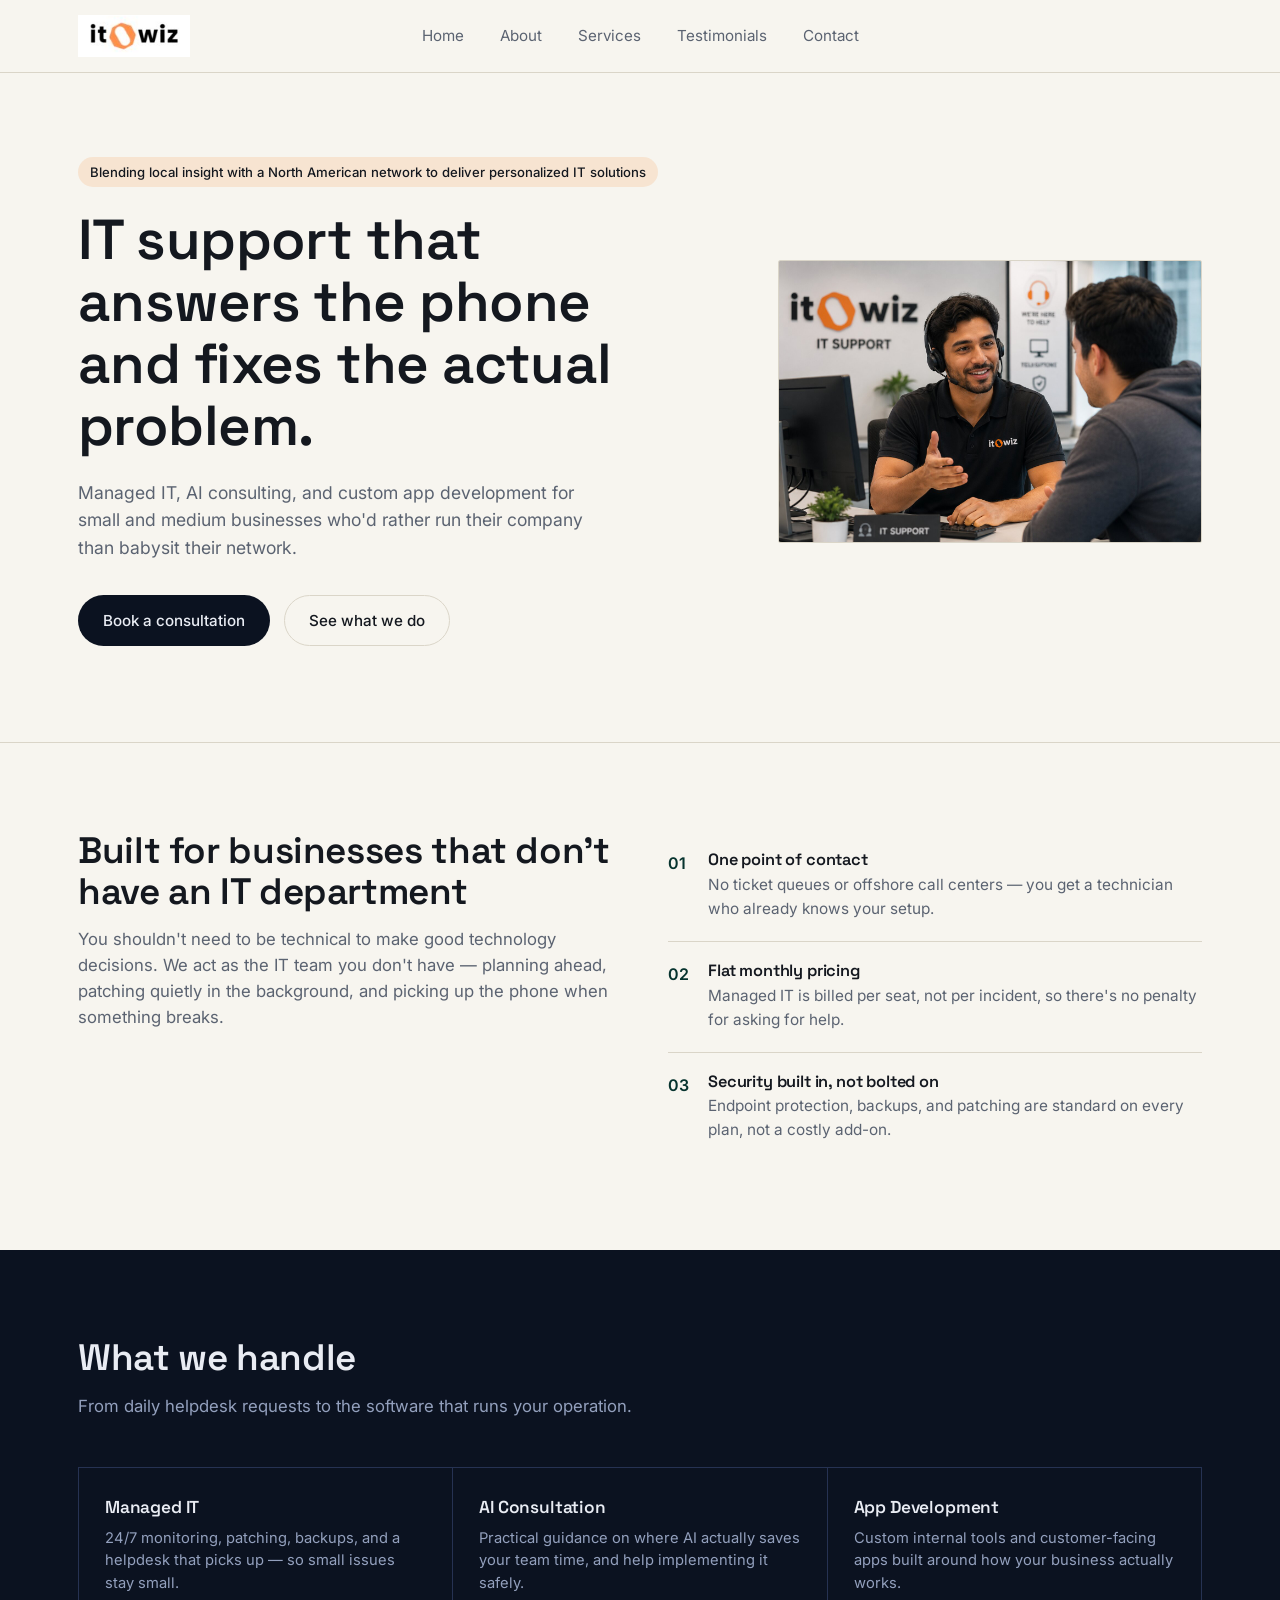
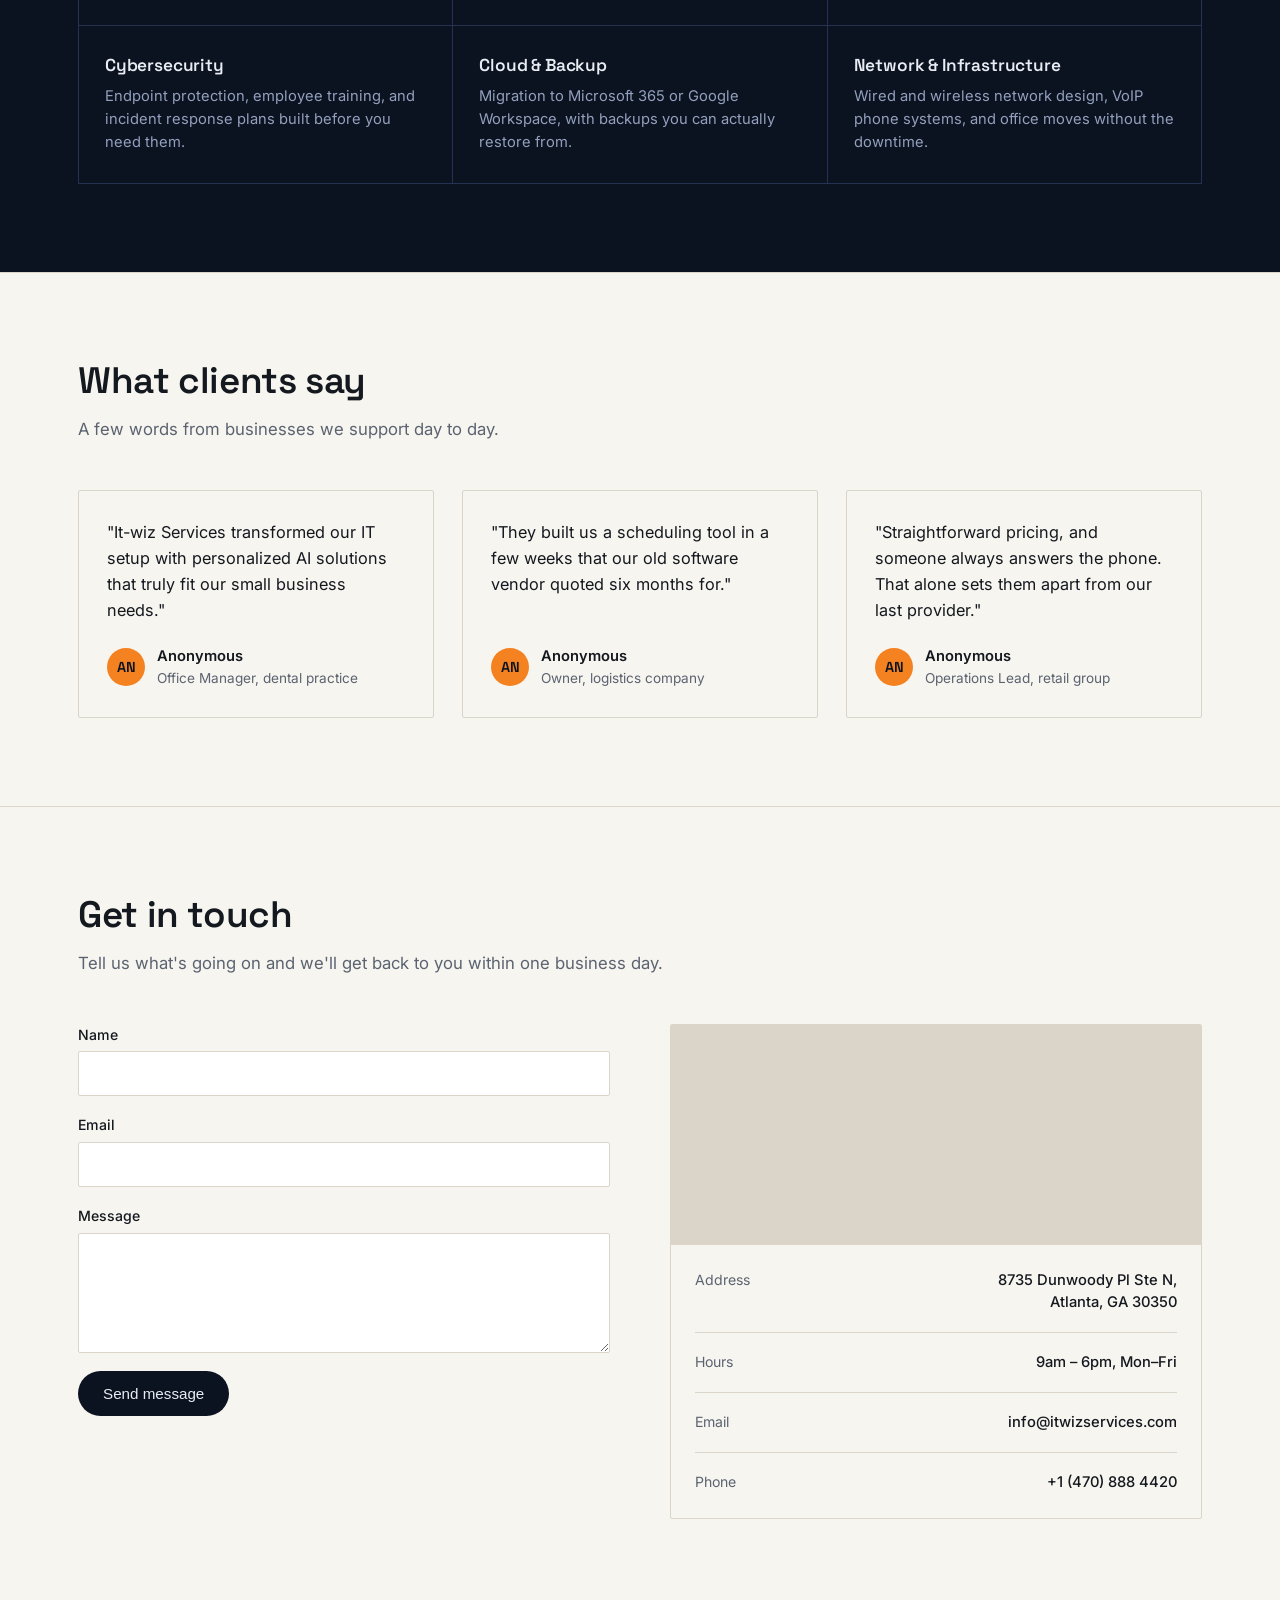
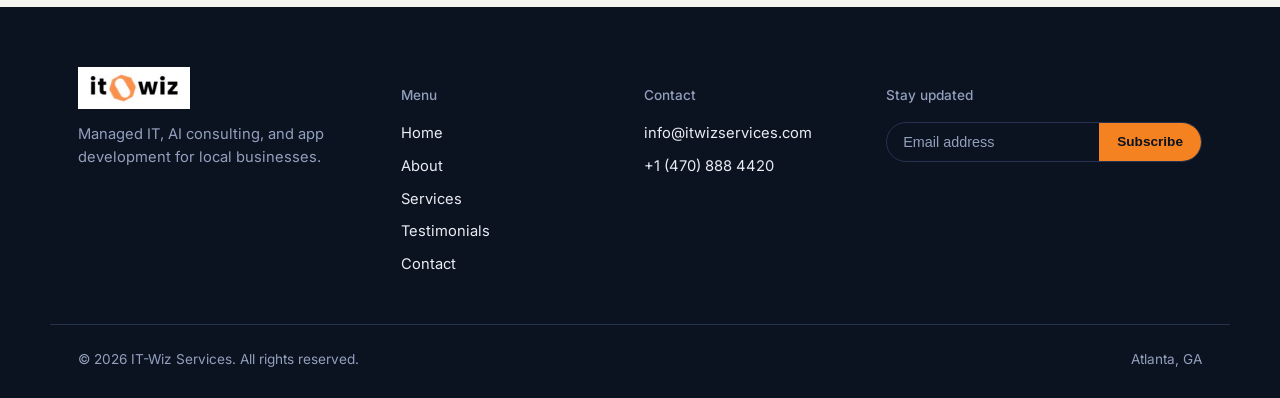
==== index.html @ 7db5e9b2 "Initial commit" ====
<!DOCTYPE html>
<html lang="en">
<head>
<meta charset="UTF-8" />
<meta name="viewport" content="width=device-width, initial-scale=1.0" />
<title>IT-Wiz Services</title>
<meta name="description" content="Managed IT, AI consultation, and app development for small and medium businesses in Atlanta." />
<link rel="icon" type="image/jpeg" href="images/it-wiz_logo.jpg">
<link rel="preconnect" href="https://fonts.googleapis.com">
<link rel="preconnect" href="https://fonts.gstatic.com" crossorigin>
<link href="https://fonts.googleapis.com/css2?family=Space+Grotesk:wght@400;500;600;700&family=Inter:wght@400;500;600&display=swap" rel="stylesheet">
<link rel="stylesheet" href="style.css">
</head>
<body>

<header class="site-nav">
  <div class="wrap nav-row">
    <a href="#home" class="logo"><img src="images/it-wiz_logo.jpg" alt="IT-Wiz Services"></a>
    <nav class="nav-links" id="navLinks">
      <a href="#home">Home</a>
      <a href="#about">About</a>
      <a href="#services">Services</a>
      <a href="#testimonials">Testimonials</a>
      <a href="#contact">Contact</a>
    </nav>
    <button class="nav-toggle" id="navToggle" aria-label="Toggle menu" aria-expanded="false">
      <span></span><span></span><span></span>
    </button>
  </div>
  <div class="mobile-menu hidden" id="mobileMenu">
    <a href="#home">Home</a>
    <a href="#about">About</a>
    <a href="#services">Services</a>
    <a href="#testimonials">Testimonials</a>
    <a href="#contact">Contact</a>
  </div>
</header>

<main>

  <section id="home" class="hero" style="border-top:none;">
    <div class="wrap hero-grid">
      <div>
        <span class="kicker">Blending local insight with a North American network to deliver personalized IT solutions</span>
        <h1>IT support that answers the phone and fixes the actual problem.</h1>
        <p class="hero-sub">Managed IT, AI consulting, and custom app development for small and medium businesses who'd rather run their company than babysit their network.</p>
        <div class="hero-actions">
          <a class="btn btn-primary" href="#contact">Book a consultation</a>
          <a class="btn btn-ghost" href="#services">See what we do</a>
        </div>
      </div>
      <div class="hero-panel">
        <img src="images/it-wiz-support.jpg" alt="IT-Wiz support specialist helping a client">
      </div>
    </div>
  </section>

  <section id="about">
    <div class="wrap about-grid">
      <div class="section-head" style="margin-bottom:0;">
        <h2>Built for businesses that don't have an IT department</h2>
        <p>You shouldn't need to be technical to make good technology decisions. We act as the IT team you don't have — planning ahead, patching quietly in the background, and picking up the phone when something breaks.</p>
      </div>
      <div class="about-list">
        <div class="about-item">
          <span class="mark">01</span>
          <div><h3>One point of contact</h3><p>No ticket queues or offshore call centers — you get a technician who already knows your setup.</p></div>
        </div>
        <div class="about-item">
          <span class="mark">02</span>
          <div><h3>Flat monthly pricing</h3><p>Managed IT is billed per seat, not per incident, so there's no penalty for asking for help.</p></div>
        </div>
        <div class="about-item">
          <span class="mark">03</span>
          <div><h3>Security built in, not bolted on</h3><p>Endpoint protection, backups, and patching are standard on every plan, not a costly add-on.</p></div>
        </div>
      </div>
    </div>
  </section>

  <section id="services" class="dark-section">
    <div class="wrap">
      <div class="section-head">
        <h2>What we handle</h2>
        <p>From daily helpdesk requests to the software that runs your operation.</p>
      </div>
    </div>
    <div class="wrap">
      <div class="services-grid">
        <div class="service-card">
          <h3>Managed IT</h3>
          <p>24/7 monitoring, patching, backups, and a helpdesk that picks up — so small issues stay small.</p>
        </div>
        <div class="service-card">
          <h3>AI Consultation</h3>
          <p>Practical guidance on where AI actually saves your team time, and help implementing it safely.</p>
        </div>
        <div class="service-card">
          <h3>App Development</h3>
          <p>Custom internal tools and customer-facing apps built around how your business actually works.</p>
        </div>
        <div class="service-card">
          <h3>Cybersecurity</h3>
          <p>Endpoint protection, employee training, and incident response plans built before you need them.</p>
        </div>
        <div class="service-card">
          <h3>Cloud & Backup</h3>
          <p>Migration to Microsoft 365 or Google Workspace, with backups you can actually restore from.</p>
        </div>
        <div class="service-card">
          <h3>Network & Infrastructure</h3>
          <p>Wired and wireless network design, VoIP phone systems, and office moves without the downtime.</p>
        </div>
      </div>
    </div>
  </section>

  <section id="testimonials">
    <div class="wrap">
      <div class="section-head">
        <h2>What clients say</h2>
        <p>A few words from businesses we support day to day.</p>
      </div>
      <div class="testi-grid">
        <div class="testi-card">
          <p class="quote">"It-wiz Services transformed our IT setup with personalized AI solutions that truly fit our small business needs."</p>
          <div class="testi-who">
            <div class="testi-avatar">AN</div>
            <div><div class="testi-name">Anonymous</div><div class="testi-role">Office Manager, dental practice</div></div>
          </div>
        </div>
        <div class="testi-card">
          <p class="quote">"They built us a scheduling tool in a few weeks that our old software vendor quoted six months for."</p>
          <div class="testi-who">
            <div class="testi-avatar">AN</div>
            <div><div class="testi-name">Anonymous</div><div class="testi-role">Owner, logistics company</div></div>
          </div>
        </div>
        <div class="testi-card">
          <p class="quote">"Straightforward pricing, and someone always answers the phone. That alone sets them apart from our last provider."</p>
          <div class="testi-who">
            <div class="testi-avatar">AN</div>
            <div><div class="testi-name">Anonymous</div><div class="testi-role">Operations Lead, retail group</div></div>
          </div>
        </div>
      </div>
    </div>
  </section>

  <section id="contact">
    <div class="wrap">
      <div class="section-head">
        <h2>Get in touch</h2>
        <p>Tell us what's going on and we'll get back to you within one business day.</p>
      </div>
      <div class="contact-grid">
        <form id="contactForm" novalidate>
          <div class="field">
            <label for="name">Name</label>
            <input type="text" id="name" name="name" required />
          </div>
          <div class="field">
            <label for="email">Email</label>
            <input type="email" id="email" name="email" required />
          </div>
          <div class="field">
            <label for="message">Message</label>
            <textarea id="message" name="message" required></textarea>
          </div>
          <button type="submit" class="btn btn-primary">Send message</button>
          <p class="form-msg" id="formMsg" role="status"></p>
        </form>

        <div class="info-block">
          <div class="map">
            <iframe
              src="https://www.google.com/maps?q=8735+Dunwoody+Pl+Ste+N,+Atlanta,+GA+30350&output=embed"
              loading="lazy"
              referrerpolicy="no-referrer-when-downgrade"
              title="Office location map">
            </iframe>
          </div>
          <div class="info-rows">
            <div class="info-row"><span class="k">Address</span><span class="v">8735 Dunwoody Pl Ste N,<br>Atlanta, GA 30350</span></div>
            <div class="info-row"><span class="k">Hours</span><span class="v">9am – 6pm, Mon–Fri</span></div>
            <div class="info-row"><span class="k">Email</span><span class="v">info@itwizservices.com</span></div>
            <div class="info-row"><span class="k">Phone</span><span class="v">+1 (470) 888 4420</span></div>
          </div>
        </div>
      </div>
    </div>
  </section>

</main>

<footer>
  <div class="wrap footer-grid">
    <div>
      <a href="#home" class="logo" style="color:#fff;"><img src="images/it-wiz_logo.jpg" alt="IT-Wiz Services"></a>
      <p style="margin-top:14px; color:var(--text-muted-dark); font-size:0.92rem; max-width:32ch;">Managed IT, AI consulting, and app development for local businesses.</p>
    </div>
    <div>
      <h4>Menu</h4>
      <div class="foot-links">
        <a href="#home">Home</a>
        <a href="#about">About</a>
        <a href="#services">Services</a>
        <a href="#testimonials">Testimonials</a>
        <a href="#contact">Contact</a>
      </div>
    </div>
    <div>
      <h4>Contact</h4>
      <div class="foot-links">
        <a href="mailto:info@itwizservices.com">info@itwizservices.com</a>
        <a href="tel:+14708884420">+1 (470) 888 4420</a>
      </div>
    </div>
    <div>
      <h4>Stay updated</h4>
      <form class="foot-sub" id="newsletterForm">
        <input type="email" placeholder="Email address" required aria-label="Email address" />
        <button type="submit">Subscribe</button>
      </form>
      <p class="form-msg" id="newsMsg" role="status" style="color:var(--text-muted-dark);"></p>
    </div>
  </div>
  <div class="wrap foot-bottom">
    <span>© 2026 IT-Wiz Services. All rights reserved.</span>
    <span>Atlanta, GA</span>
  </div>
</footer>

<script src="script.js"></script>

</body>
</html>
---- style.css ----
:root {
    --ink: #0B1220;
    --surface: #101B30;
    --line-dark: #263252;
    --text-light: #E9ECF3;
    --text-muted-dark: #93A0BD;

    --paper: #F7F5EF;
    --ink-on-paper: #14181F;
    --text-muted: #5B6371;
    --line-light: #DAD5C8;

    --accent: #16B5A4;
    --accent-ink: #06332E;
    --logo-orange: #F58220;
    --logo-orange-soft: rgba(245, 130, 32, 0.14);

    --radius-pill: 999px;
    --radius-panel: 2px;

    --maxw: 1180px;
  }

  * { box-sizing: border-box; }
  html { scroll-behavior: smooth; }
  @media (prefers-reduced-motion: reduce) {
    html { scroll-behavior: auto; }
    * { animation-duration: 0.001ms !important; animation-iteration-count: 1 !important; transition-duration: 0.001ms !important; }
  }

  body {
    margin: 0;
    background: var(--paper);
    color: var(--ink-on-paper);
    font-family: 'Inter', -apple-system, sans-serif;
    line-height: 1.55;
    -webkit-font-smoothing: antialiased;
  }

  h1, h2, h3, .display {
    font-family: 'Space Grotesk', 'Inter', sans-serif;
    font-weight: 600;
    line-height: 1.1;
    letter-spacing: -0.01em;
    margin: 0;
  }

  p { margin: 0; }
  a { color: inherit; text-decoration: none; }
  img { max-width: 100%; display: block; }

  .wrap {
    max-width: var(--maxw);
    margin: 0 auto;
    padding: 0 28px;
  }

  /* Focus */
  a:focus-visible, button:focus-visible, input:focus-visible, textarea:focus-visible {
    outline: 2px solid var(--accent);
    outline-offset: 3px;
  }

  /* Nav */
  header.site-nav {
    position: sticky;
    top: 0;
    z-index: 50;
    background: rgba(247, 245, 239, 0.92);
    backdrop-filter: blur(8px);
    border-bottom: 1px solid var(--line-light);
  }
  .nav-row {
    position: relative;
    display: flex;
    align-items: center;
    justify-content: space-between;
    height: 72px;
  }
  .logo {
    font-family: 'Space Grotesk', sans-serif;
    font-weight: 700;
    font-size: 1.15rem;
    display: flex;
    align-items: center;
    gap: 8px;
  }
  .logo img {
    width: 112px;
    height: 42px;
    object-fit: cover;
    object-position: center;
  }
  .nav-links {
    display: flex;
    gap: 36px;
    font-size: 0.95rem;
    position: absolute;
    left: 50%;
    transform: translateX(-50%);
  }
  .nav-links a {
    position: relative;
    padding: 6px 0;
    color: var(--text-muted);
    transition: color 0.15s ease;
  }
  .nav-links a:hover, .nav-links a.active { color: var(--logo-orange); }
  .nav-links a.active::after {
    content: "";
    position: absolute;
    left: 0; right: 0; bottom: 0;
    height: 2px;
    background: var(--logo-orange);
  }
  .nav-cta {
    display: inline-flex;
    align-items: center;
    gap: 8px;
    background: var(--ink);
    color: var(--text-light);
    padding: 10px 18px;
    border-radius: var(--radius-pill);
    font-size: 0.9rem;
    font-weight: 500;
    white-space: nowrap;
  }
  .nav-cta:hover { background: var(--logo-orange); color: var(--ink); }
  .nav-toggle { display: none; background: none; border: none; cursor: pointer; padding: 8px; }
  .nav-toggle span { display: block; width: 22px; height: 2px; background: var(--ink-on-paper); margin: 5px 0; }

  @media (max-width: 860px) {
    .nav-links { display: none; }
    .nav-cta { display: none; }
    .nav-toggle { display: block; }
    .mobile-menu {
      display: flex;
      flex-direction: column;
      gap: 4px;
      padding: 8px 28px 20px;
      border-bottom: 1px solid var(--line-light);
    }
    .mobile-menu a { padding: 10px 0; font-size: 1rem; border-bottom: 1px solid var(--line-light); }
    .mobile-menu a:last-child { border-bottom: none; }
    .mobile-menu.hidden { display: none; }
  }
  @media (min-width: 861px) { .mobile-menu { display: none; } }

  /* Hero */
  .hero {
    padding: 84px 0 96px;
    opacity: 0;
    animation: rise 0.7s ease-out forwards;
  }
  @keyframes rise {
    from { opacity: 0; transform: translateY(14px); }
    to { opacity: 1; transform: translateY(0); }
  }
  .hero-grid {
    display: grid;
    grid-template-columns: 1.5fr 1fr;
    gap: 64px;
    align-items: center;
  }
  .kicker {
    color: var(--ink-on-paper);
    background: var(--logo-orange-soft);
    display: inline-block;
    padding: 5px 12px;
    border-radius: var(--radius-pill);
    font-size: 0.82rem;
    font-weight: 500;
    margin-bottom: 22px;
  }
  .hero h1 {
    font-size: clamp(2.3rem, 4.4vw, 3.6rem);
    max-width: 15ch;
  }
  .hero-sub {
    margin-top: 22px;
    font-size: 1.1rem;
    color: var(--text-muted);
    max-width: 46ch;
  }
  .hero-actions { margin-top: 34px; display: flex; gap: 14px; flex-wrap: wrap; }
  .btn {
    display: inline-flex;
    align-items: center;
    gap: 8px;
    padding: 13px 24px;
    border-radius: var(--radius-pill);
    font-size: 0.95rem;
    font-weight: 500;
    border: 1px solid transparent;
    cursor: pointer;
    transition: transform 0.12s ease, background 0.15s ease;
  }
  .btn:hover { transform: translateY(-1px); }
  .btn-primary { background: var(--ink); color: var(--text-light); }
  .btn-primary:hover { background: var(--logo-orange); color: var(--ink); }
  .btn-ghost { background: transparent; border-color: var(--line-light); color: var(--ink-on-paper); }
  .btn-ghost:hover { border-color: var(--logo-orange); color: var(--logo-orange); }

  .hero-panel {
    border: 1px solid var(--line-light);
    border-radius: var(--radius-panel);
    background: #FFFFFF;
    overflow: hidden;
    aspect-ratio: 3 / 2;
  }
  .hero-panel img {
    width: 100%;
    height: 100%;
    display: block;
    object-fit: cover;
    object-position: center;
  }
  /* Section shell */
  section { padding: 88px 0; border-top: 1px solid var(--line-light); }
  .section-head { max-width: 60ch; margin-bottom: 48px; }
  .section-head h2 { font-size: clamp(1.7rem, 3vw, 2.3rem); }
  .section-head p { margin-top: 14px; color: var(--text-muted); font-size: 1.05rem; }

  /* About */
  .about-grid { display: grid; grid-template-columns: 1fr 1fr; gap: 56px; align-items: start; }
  .about-list { display: flex; flex-direction: column; }
  .about-item { display: flex; gap: 18px; padding: 20px 0; border-top: 1px solid var(--line-light); }
  .about-item:first-child { border-top: none; }
  .about-item .mark { width: 22px; flex-shrink: 0; color: var(--accent-ink); font-weight: 600; }
  .about-item h3 { font-size: 1.02rem; font-weight: 600; margin-bottom: 4px; }
  .about-item p { color: var(--text-muted); font-size: 0.96rem; }

  /* Services */
  .dark-section { background: var(--ink); color: var(--text-light); border-top: none; }
  .dark-section .section-head p { color: var(--text-muted-dark); }
  .services-grid {
    display: grid;
    grid-template-columns: repeat(3, 1fr);
    gap: 1px;
    background: var(--line-dark);
    border: 1px solid var(--line-dark);
  }
  .service-card {
    background: var(--ink);
    padding: 30px 26px;
  }
  .service-card h3 { font-size: 1.08rem; margin-bottom: 10px; }
  .service-card p { color: var(--text-muted-dark); font-size: 0.92rem; }
  @media (max-width: 860px) {
    .services-grid { grid-template-columns: 1fr; }
  }

  /* Testimonials */
  .testi-grid { display: grid; grid-template-columns: repeat(3, 1fr); gap: 28px; }
  .testi-card {
    border: 1px solid var(--line-light);
    padding: 28px;
    border-radius: var(--radius-panel);
    display: flex;
    flex-direction: column;
    justify-content: space-between;
    min-height: 220px;
  }
  .testi-card p.quote { font-size: 1.02rem; line-height: 1.6; }
  .testi-who { margin-top: 22px; display: flex; align-items: center; gap: 12px; }
  .testi-avatar {
    width: 38px; height: 38px; border-radius: 50%;
    background: var(--logo-orange); color: var(--ink);
    display: flex; align-items: center; justify-content: center;
    font-weight: 600; font-family: 'Space Grotesk', sans-serif; font-size: 0.9rem;
  }
  .testi-name { font-weight: 600; font-size: 0.92rem; }
  .testi-role { color: var(--text-muted); font-size: 0.85rem; }
  @media (max-width: 860px) { .testi-grid { grid-template-columns: 1fr; } }

  /* Contact */
  .contact-grid { display: grid; grid-template-columns: 1fr 1fr; gap: 60px; }
  .field { margin-bottom: 18px; display: flex; flex-direction: column; gap: 6px; }
  .field label { font-size: 0.88rem; font-weight: 500; }
  .field input, .field textarea {
    border: 1px solid var(--line-light);
    border-radius: var(--radius-panel);
    padding: 12px 14px;
    font-family: inherit;
    font-size: 0.95rem;
    background: #fff;
    color: var(--ink-on-paper);
  }
  .field textarea { resize: vertical; min-height: 120px; }
  .form-msg { margin-top: 14px; font-size: 0.9rem; min-height: 1.2em; }
  .form-msg.ok { color: #0F7A63; }
  .form-msg.err { color: #B3261E; }

  .info-block { border: 1px solid var(--line-light); border-radius: var(--radius-panel); overflow: hidden; }
  .info-block .map { height: 220px; background: var(--line-light); }
  .info-block .map iframe { width: 100%; height: 100%; border: 0; display: block; }
  .info-rows { padding: 24px; display: flex; flex-direction: column; gap: 18px; }
  .info-row { display: flex; justify-content: space-between; gap: 12px; border-top: 1px solid var(--line-light); padding-top: 18px; }
  .info-row:first-child { border-top: none; padding-top: 0; }
  .info-row .k { color: var(--text-muted); font-size: 0.88rem; }
  .info-row .v { font-weight: 500; text-align: right; font-size: 0.92rem; }

  /* Footer */
  footer { background: var(--ink); color: var(--text-light); padding: 60px 0 28px; }
  .footer-grid { display: grid; grid-template-columns: 1.4fr 1fr 1fr 1.2fr; gap: 40px; }
  footer h4 { font-size: 0.85rem; color: var(--text-muted-dark); font-weight: 500; margin-bottom: 16px; }
  footer .foot-links { display: flex; flex-direction: column; gap: 10px; font-size: 0.92rem; }
  footer .foot-links a:hover { color: var(--logo-orange); }
  .foot-sub { display: flex; gap: 0; border: 1px solid var(--line-dark); border-radius: var(--radius-pill); overflow: hidden; }
  .foot-sub input { flex: 1; background: transparent; border: none; padding: 11px 16px; color: var(--text-light); font-size: 0.9rem; }
  .foot-sub input::placeholder { color: var(--text-muted-dark); }
  .foot-sub button { background: var(--logo-orange); color: var(--ink); border: none; padding: 0 18px; font-weight: 600; cursor: pointer; font-size: 0.85rem; }
  .foot-bottom { margin-top: 48px; padding-top: 24px; border-top: 1px solid var(--line-dark); display: flex; justify-content: space-between; flex-wrap: wrap; gap: 12px; font-size: 0.85rem; color: var(--text-muted-dark); }
  @media (max-width: 860px) { .footer-grid { grid-template-columns: 1fr 1fr; } .about-grid, .contact-grid { grid-template-columns: 1fr; } .hero-grid { grid-template-columns: 1fr; } }
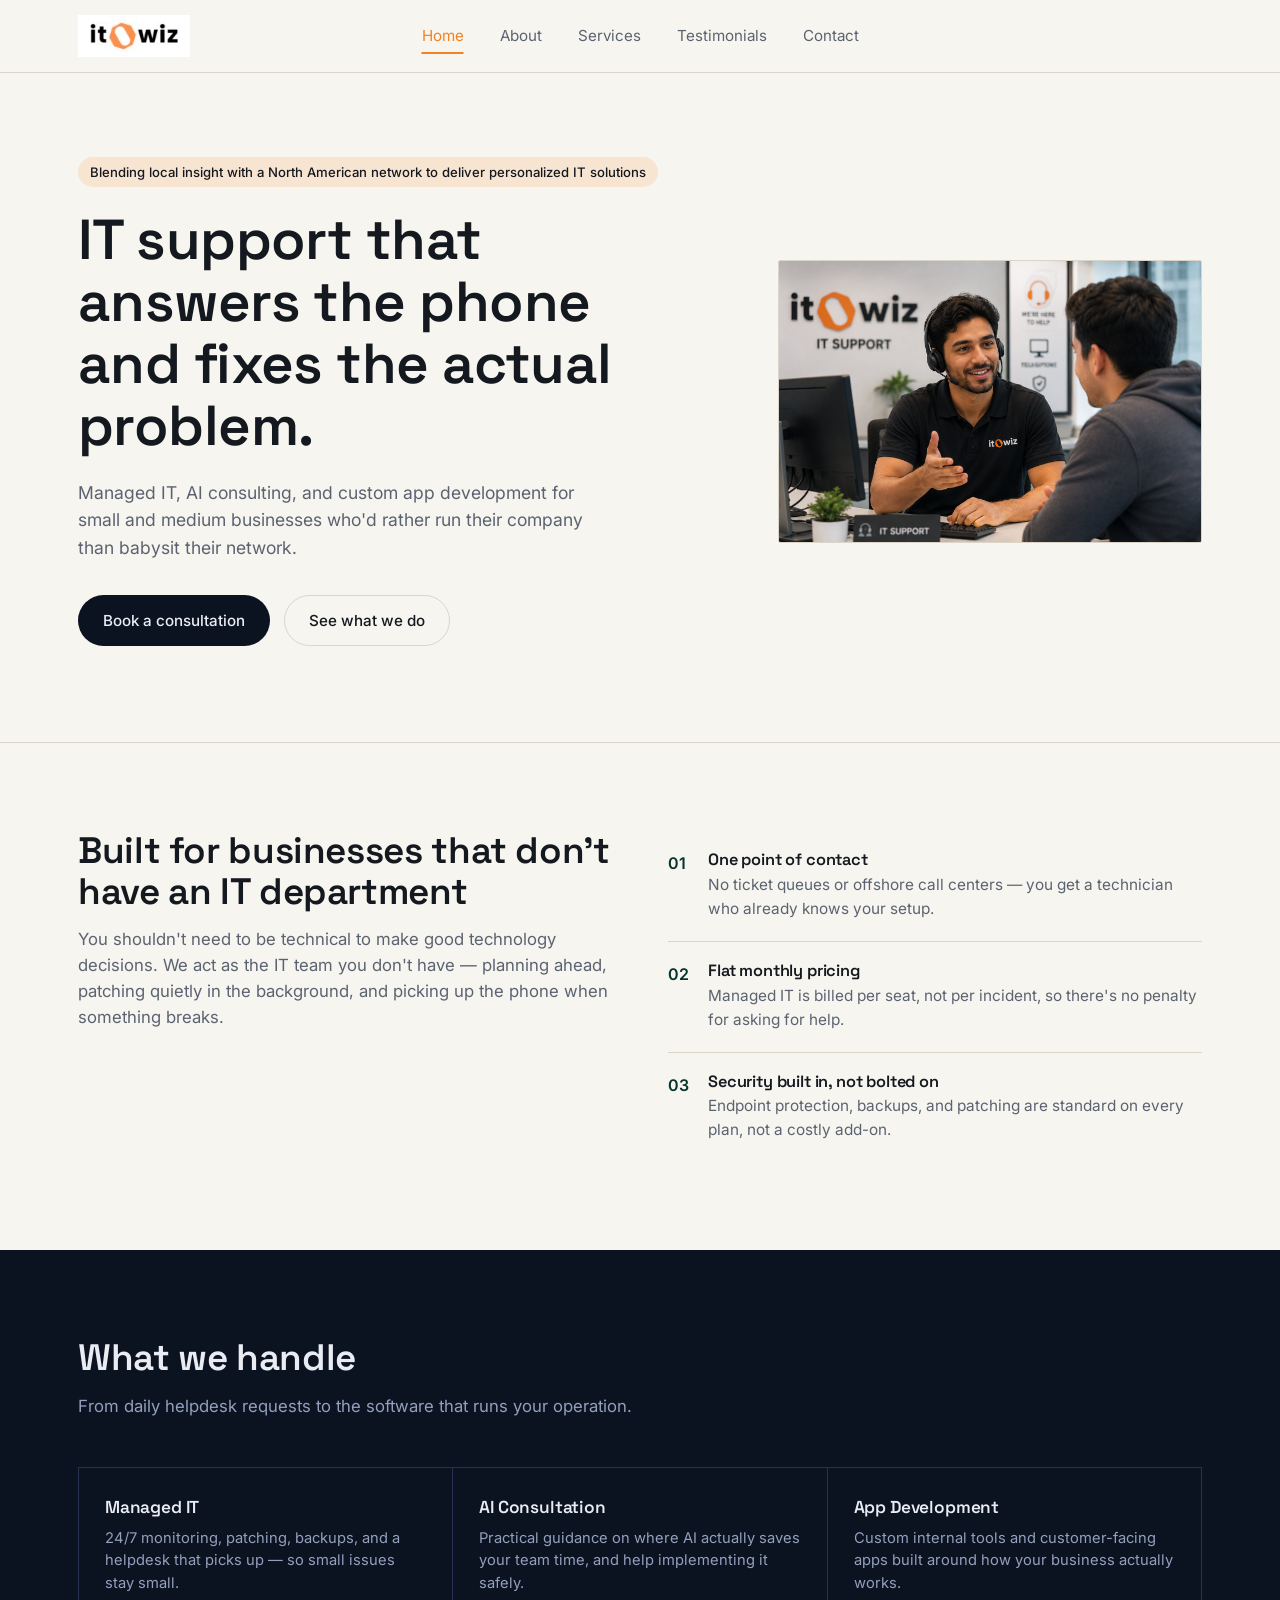
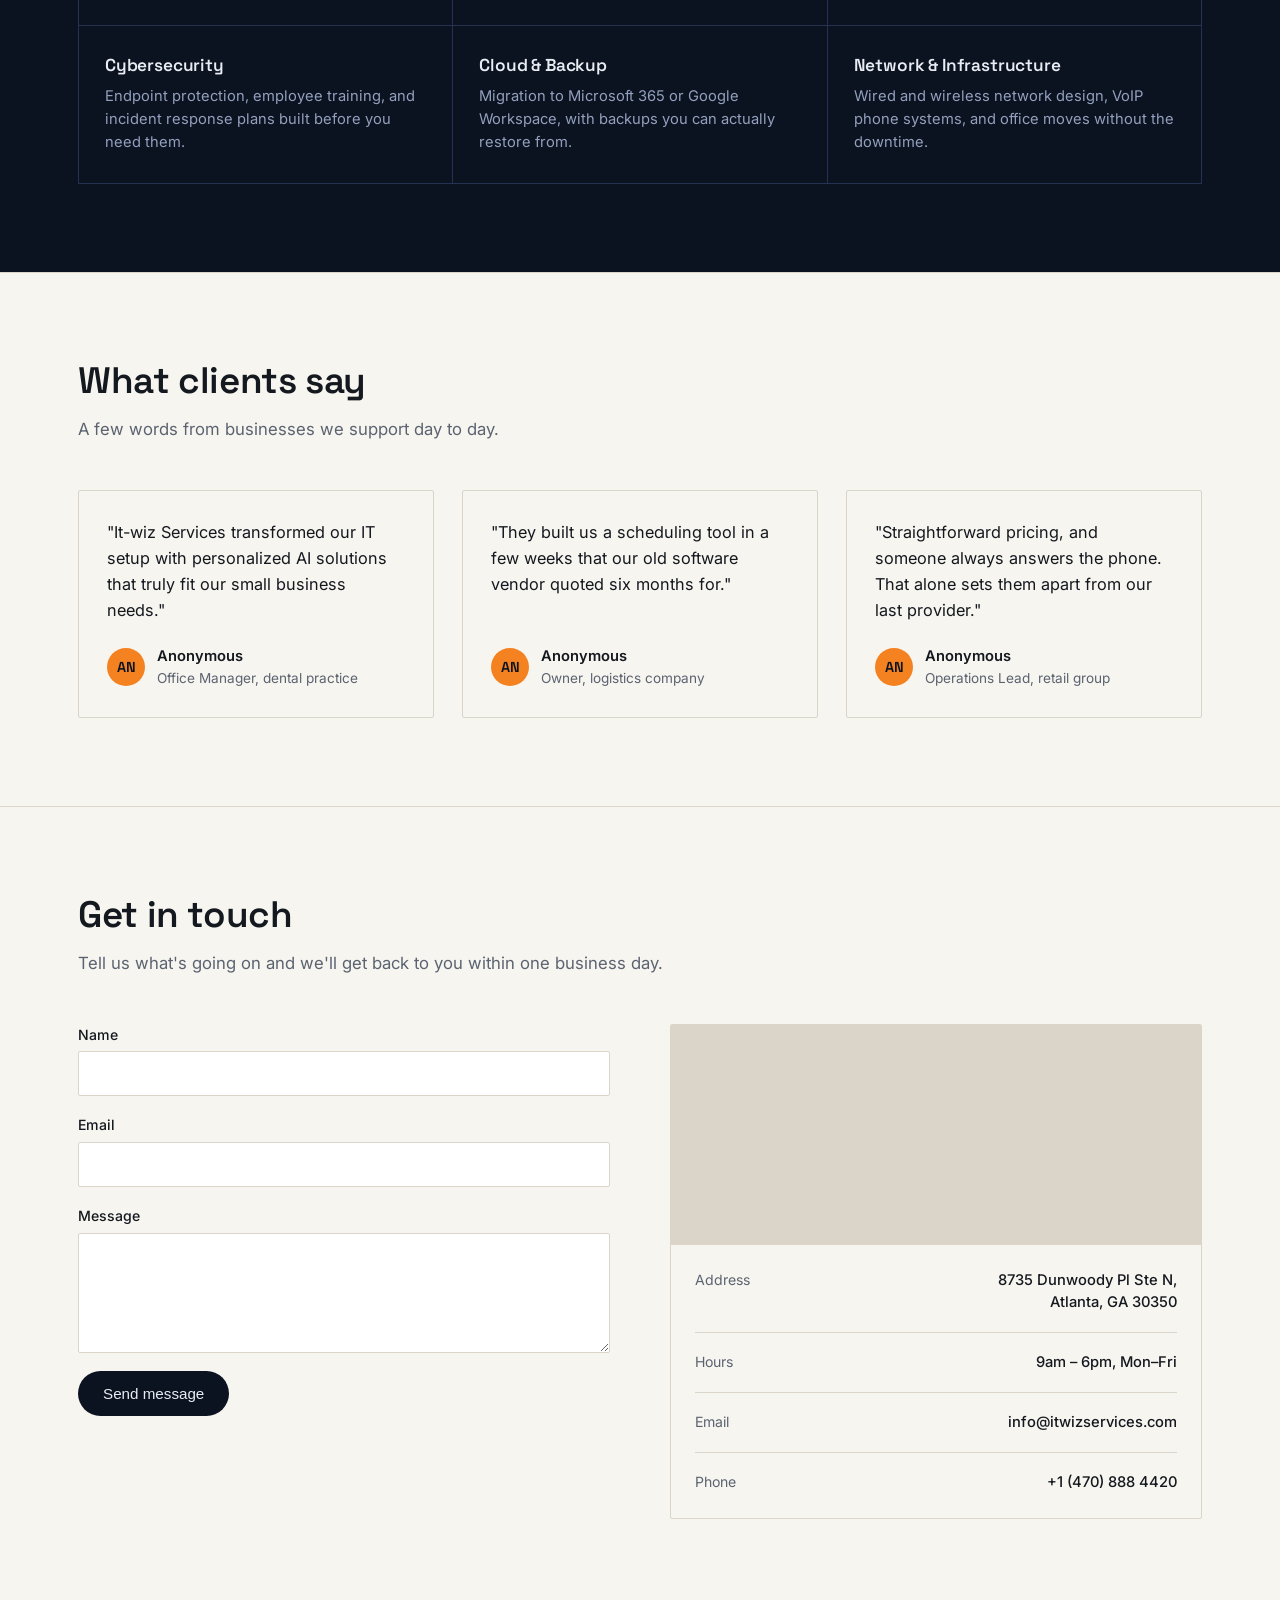
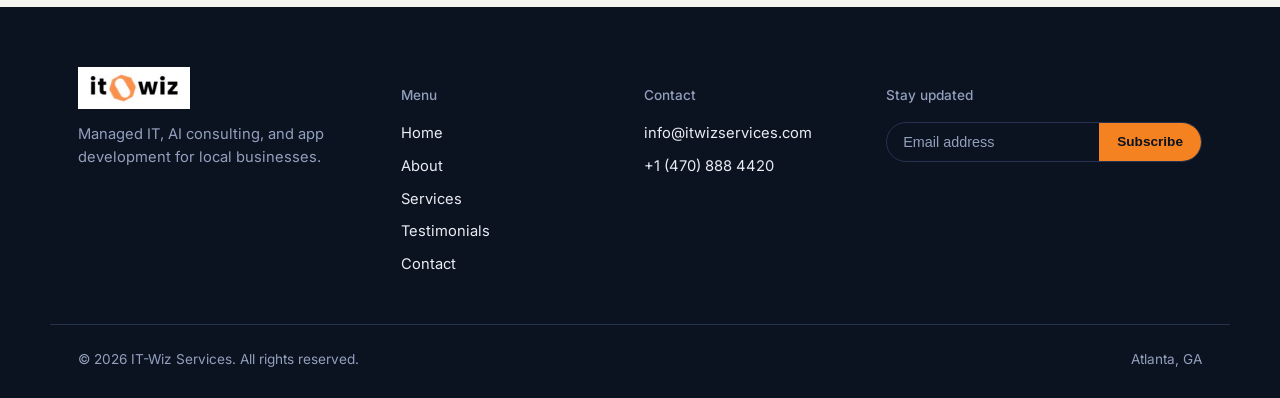
==== commit 18a0ba9e: "Updated src" ====
--- a/index.html
+++ b/index.html
@@ -231,7 +231,7 @@
   </div>
 </footer>
 
-<script src="script.js"></script>
+<script src="index.js"></script>
 
 </body>
 </html>
